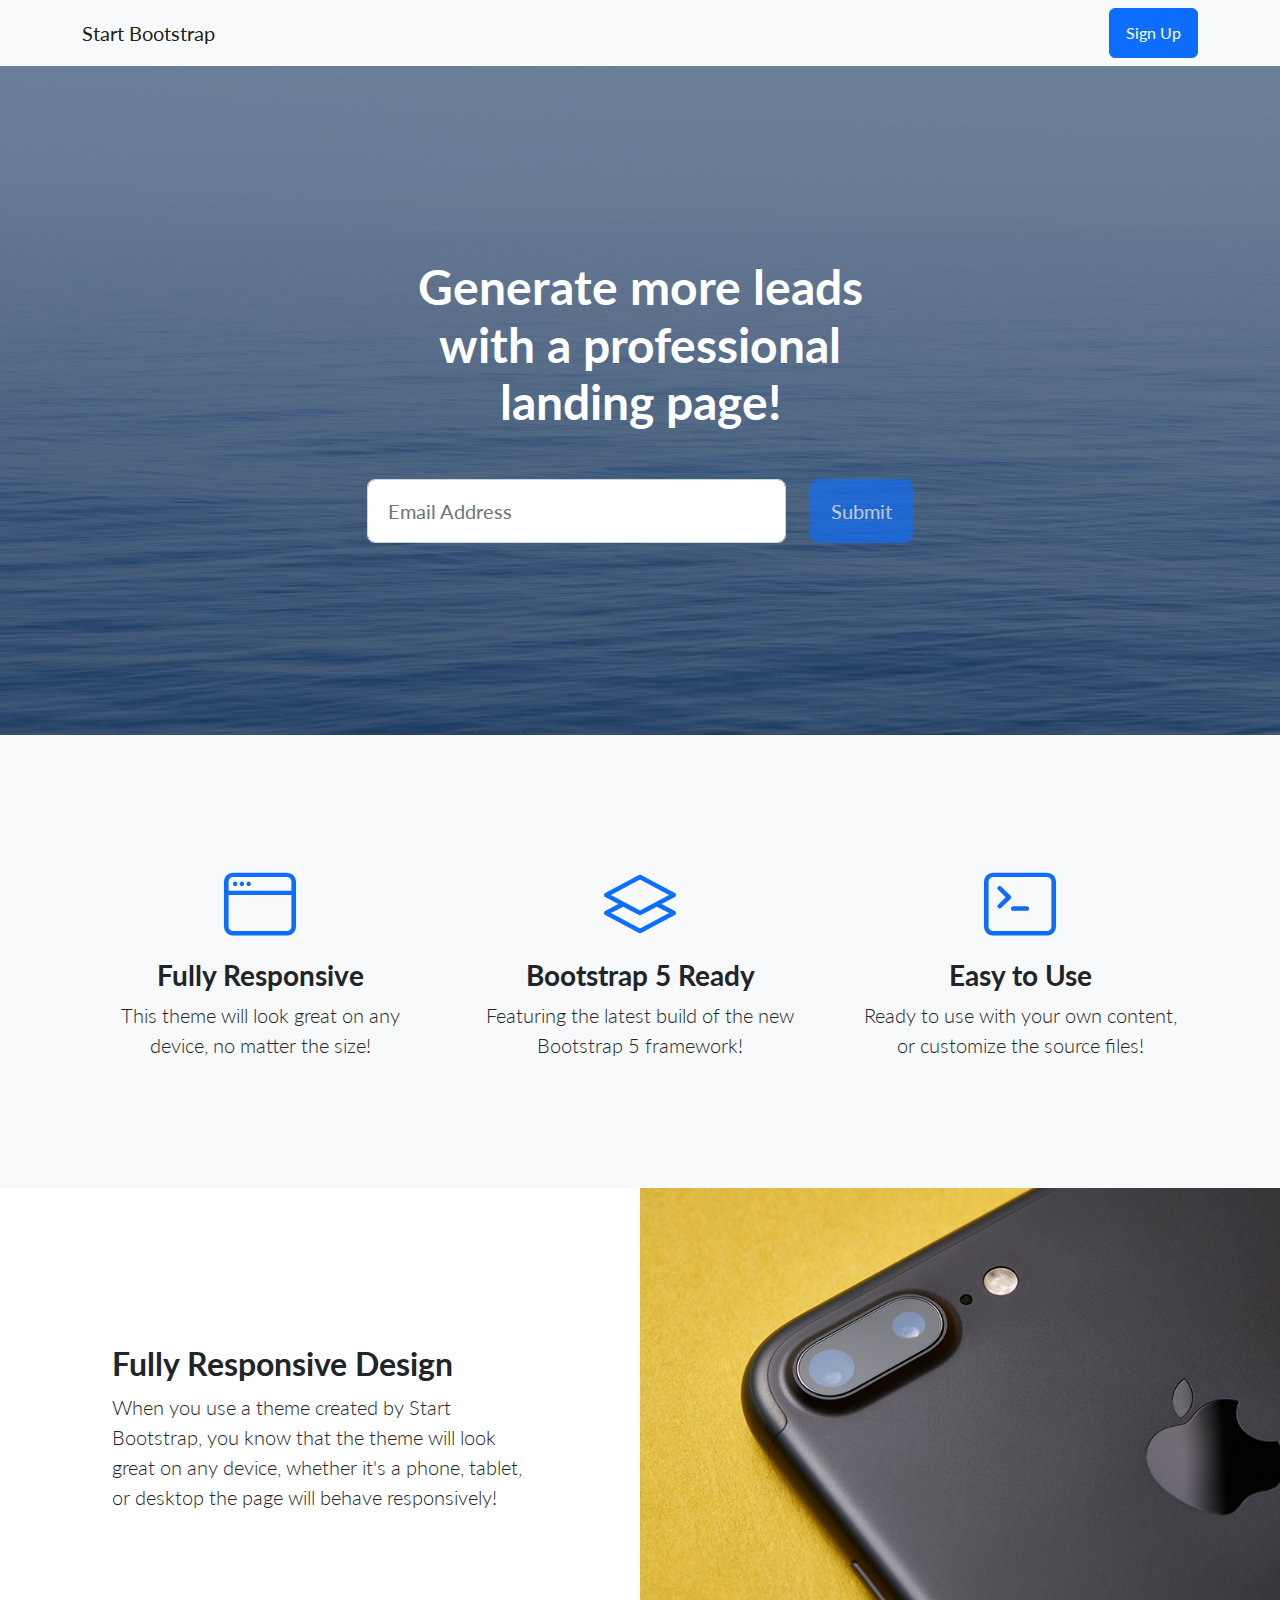
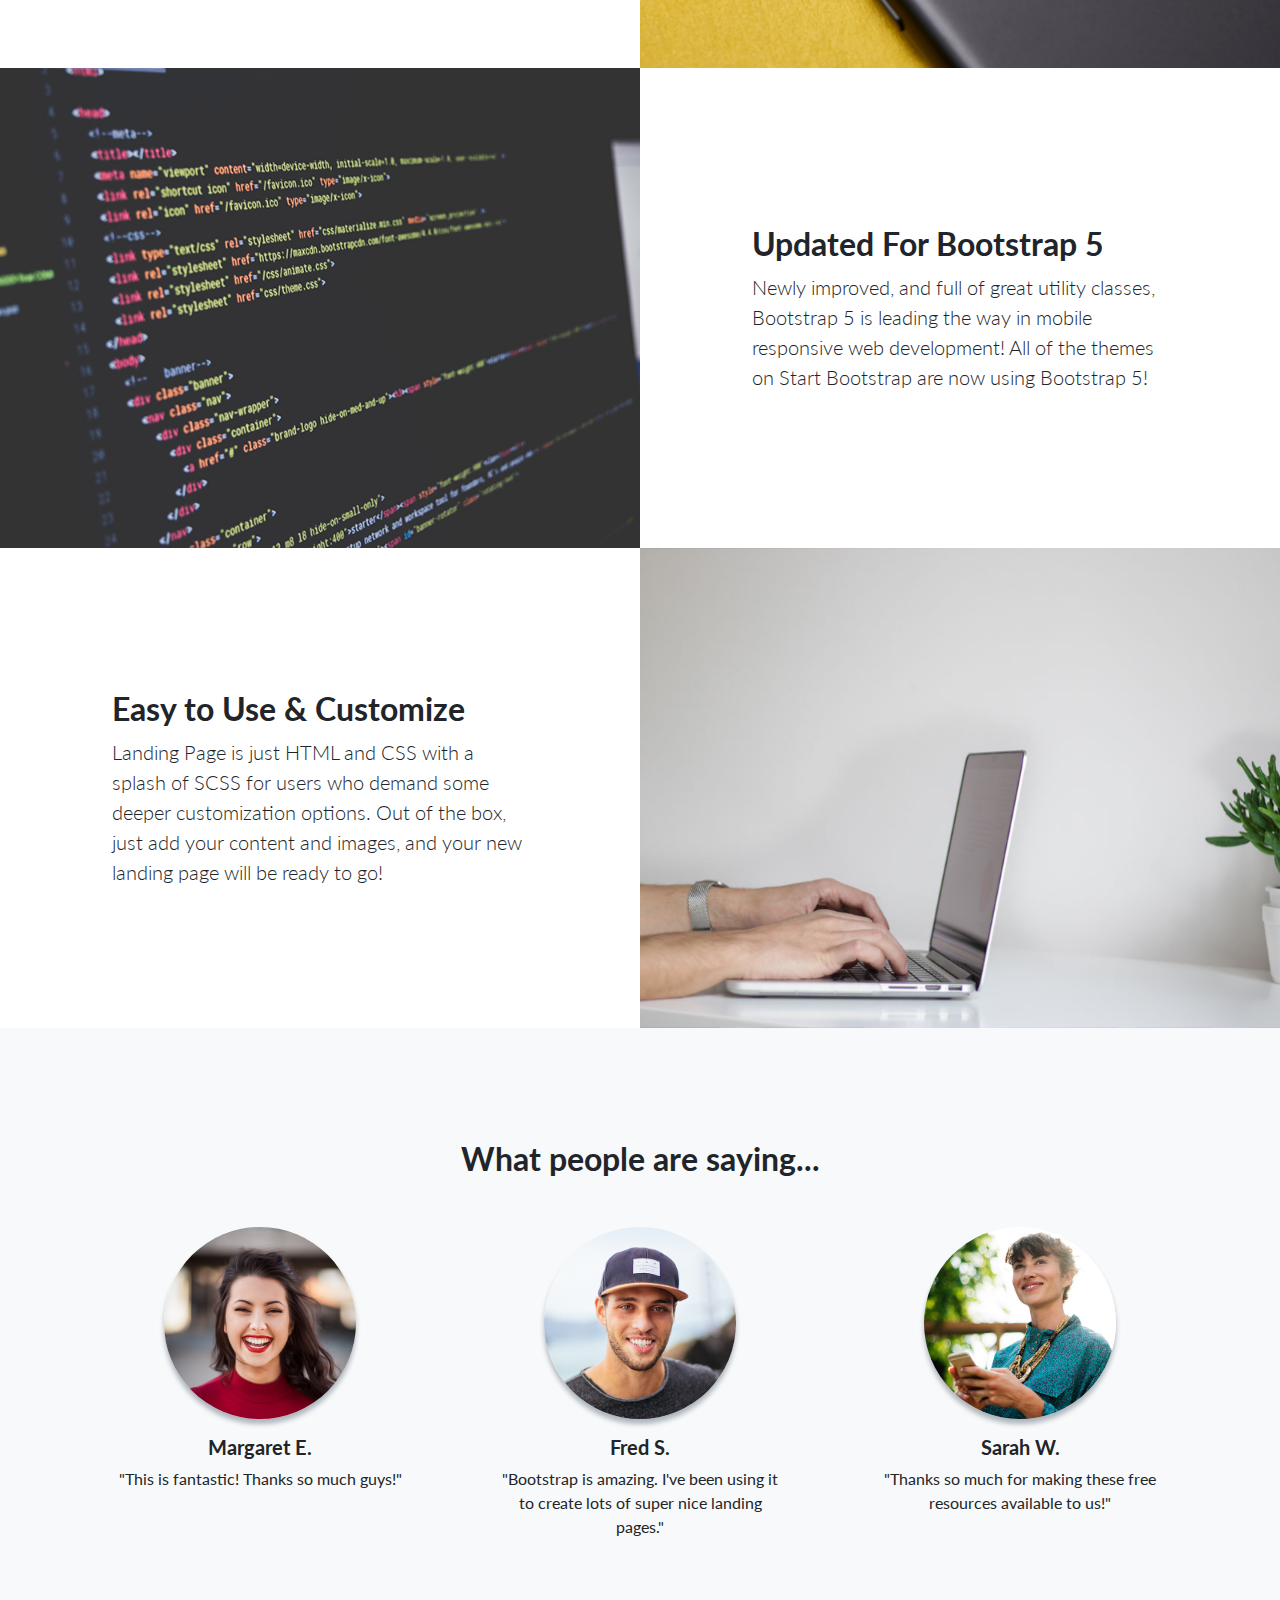
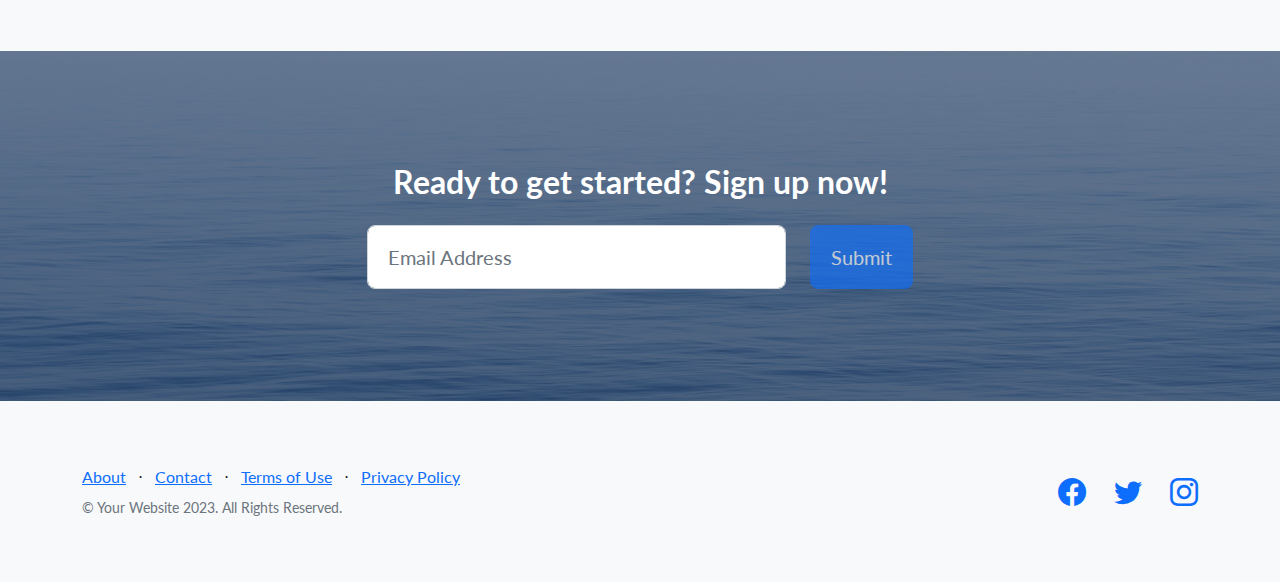
==== index.html @ d84abe30 "just commit" ====
<!DOCTYPE html>
<html lang="en">
    <head>
        <meta charset="utf-8" />
        <meta name="viewport" content="width=device-width, initial-scale=1, shrink-to-fit=no" />
        <meta name="description" content="" />
        <meta name="author" content="" />
        <title>Landing Page - Start Bootstrap Theme</title>
        <!-- Favicon-->
        <link rel="icon" type="image/x-icon" href="assets/favicon.ico" />
        <!-- Bootstrap icons-->
        <link href="https://cdn.jsdelivr.net/npm/bootstrap-icons@1.5.0/font/bootstrap-icons.css" rel="stylesheet" type="text/css" />
        <!-- Google fonts-->
        <link href="https://fonts.googleapis.com/css?family=Lato:300,400,700,300italic,400italic,700italic" rel="stylesheet" type="text/css" />
        <!-- Core theme CSS (includes Bootstrap)-->
        <link href="css/styles.css" rel="stylesheet" />
    </head>
    <body>
        <!-- Navigation-->
        <nav class="navbar navbar-light bg-light static-top">
            <div class="container">
                <a class="navbar-brand" href="#!">Start Bootstrap</a>
                <a class="btn btn-primary" href="#signup">Sign Up</a>
            </div>
        </nav>
        <!-- Masthead-->
        <header class="masthead">
            <div class="container position-relative">
                <div class="row justify-content-center">
                    <div class="col-xl-6">
                        <div class="text-center text-white">
                            <!-- Page heading-->
                            <h1 class="mb-5">Generate more leads with a professional landing page!</h1>
                            <!-- Signup form-->
                            <!-- * * * * * * * * * * * * * * *-->
                            <!-- * * SB Forms Contact Form * *-->
                            <!-- * * * * * * * * * * * * * * *-->
                            <!-- This form is pre-integrated with SB Forms.-->
                            <!-- To make this form functional, sign up at-->
                            <!-- https://startbootstrap.com/solution/contact-forms-->
                            <!-- to get an API token!-->
                            <form class="form-subscribe" id="contactForm" data-sb-form-api-token="API_TOKEN">
                                <!-- Email address input-->
                                <div class="row">
                                    <div class="col">
                                        <input class="form-control form-control-lg" id="emailAddress" type="email" placeholder="Email Address" data-sb-validations="required,email" />
                                        <div class="invalid-feedback text-white" data-sb-feedback="emailAddress:required">Email Address is required.</div>
                                        <div class="invalid-feedback text-white" data-sb-feedback="emailAddress:email">Email Address Email is not valid.</div>
                                    </div>
                                    <div class="col-auto"><button class="btn btn-primary btn-lg disabled" id="submitButton" type="submit">Submit</button></div>
                                </div>
                                <!-- Submit success message-->
                                <!---->
                                <!-- This is what your users will see when the form-->
                                <!-- has successfully submitted-->
                                <div class="d-none" id="submitSuccessMessage">
                                    <div class="text-center mb-3">
                                        <div class="fw-bolder">Form submission successful!</div>
                                        <p>To activate this form, sign up at</p>
                                        <a class="text-white" href="https://startbootstrap.com/solution/contact-forms">https://startbootstrap.com/solution/contact-forms</a>
                                    </div>
                                </div>
                                <!-- Submit error message-->
                                <!---->
                                <!-- This is what your users will see when there is-->
                                <!-- an error submitting the form-->
                                <div class="d-none" id="submitErrorMessage"><div class="text-center text-danger mb-3">Error sending message!</div></div>
                            </form>
                        </div>
                    </div>
                </div>
            </div>
        </header>
        <!-- Icons Grid-->
        <section class="features-icons bg-light text-center">
            <div class="container">
                <div class="row">
                    <div class="col-lg-4">
                        <div class="features-icons-item mx-auto mb-5 mb-lg-0 mb-lg-3">
                            <div class="features-icons-icon d-flex"><i class="bi-window m-auto text-primary"></i></div>
                            <h3>Fully Responsive</h3>
                            <p class="lead mb-0">This theme will look great on any device, no matter the size!</p>
                        </div>
                    </div>
                    <div class="col-lg-4">
                        <div class="features-icons-item mx-auto mb-5 mb-lg-0 mb-lg-3">
                            <div class="features-icons-icon d-flex"><i class="bi-layers m-auto text-primary"></i></div>
                            <h3>Bootstrap 5 Ready</h3>
                            <p class="lead mb-0">Featuring the latest build of the new Bootstrap 5 framework!</p>
                        </div>
                    </div>
                    <div class="col-lg-4">
                        <div class="features-icons-item mx-auto mb-0 mb-lg-3">
                            <div class="features-icons-icon d-flex"><i class="bi-terminal m-auto text-primary"></i></div>
                            <h3>Easy to Use</h3>
                            <p class="lead mb-0">Ready to use with your own content, or customize the source files!</p>
                        </div>
                    </div>
                </div>
            </div>
        </section>
        <!-- Image Showcases-->
        <section class="showcase">
            <div class="container-fluid p-0">
                <div class="row g-0">
                    <div class="col-lg-6 order-lg-2 text-white showcase-img" style="background-image: url('assets/img/bg-showcase-1.jpg')"></div>
                    <div class="col-lg-6 order-lg-1 my-auto showcase-text">
                        <h2>Fully Responsive Design</h2>
                        <p class="lead mb-0">When you use a theme created by Start Bootstrap, you know that the theme will look great on any device, whether it's a phone, tablet, or desktop the page will behave responsively!</p>
                    </div>
                </div>
                <div class="row g-0">
                    <div class="col-lg-6 text-white showcase-img" style="background-image: url('assets/img/bg-showcase-2.jpg')"></div>
                    <div class="col-lg-6 my-auto showcase-text">
                        <h2>Updated For Bootstrap 5</h2>
                        <p class="lead mb-0">Newly improved, and full of great utility classes, Bootstrap 5 is leading the way in mobile responsive web development! All of the themes on Start Bootstrap are now using Bootstrap 5!</p>
                    </div>
                </div>
                <div class="row g-0">
                    <div class="col-lg-6 order-lg-2 text-white showcase-img" style="background-image: url('assets/img/bg-showcase-3.jpg')"></div>
                    <div class="col-lg-6 order-lg-1 my-auto showcase-text">
                        <h2>Easy to Use & Customize</h2>
                        <p class="lead mb-0">Landing Page is just HTML and CSS with a splash of SCSS for users who demand some deeper customization options. Out of the box, just add your content and images, and your new landing page will be ready to go!</p>
                    </div>
                </div>
            </div>
        </section>
        <!-- Testimonials-->
        <section class="testimonials text-center bg-light">
            <div class="container">
                <h2 class="mb-5">What people are saying...</h2>
                <div class="row">
                    <div class="col-lg-4">
                        <div class="testimonial-item mx-auto mb-5 mb-lg-0">
                            <img class="img-fluid rounded-circle mb-3" src="assets/img/testimonials-1.jpg" alt="..." />
                            <h5>Margaret E.</h5>
                            <p class="font-weight-light mb-0">"This is fantastic! Thanks so much guys!"</p>
                        </div>
                    </div>
                    <div class="col-lg-4">
                        <div class="testimonial-item mx-auto mb-5 mb-lg-0">
                            <img class="img-fluid rounded-circle mb-3" src="assets/img/testimonials-2.jpg" alt="..." />
                            <h5>Fred S.</h5>
                            <p class="font-weight-light mb-0">"Bootstrap is amazing. I've been using it to create lots of super nice landing pages."</p>
                        </div>
                    </div>
                    <div class="col-lg-4">
                        <div class="testimonial-item mx-auto mb-5 mb-lg-0">
                            <img class="img-fluid rounded-circle mb-3" src="assets/img/testimonials-3.jpg" alt="..." />
                            <h5>Sarah W.</h5>
                            <p class="font-weight-light mb-0">"Thanks so much for making these free resources available to us!"</p>
                        </div>
                    </div>
                </div>
            </div>
        </section>
        <!-- Call to Action-->
        <section class="call-to-action text-white text-center" id="signup">
            <div class="container position-relative">
                <div class="row justify-content-center">
                    <div class="col-xl-6">
                        <h2 class="mb-4">Ready to get started? Sign up now!</h2>
                        <!-- Signup form-->
                        <!-- * * * * * * * * * * * * * * *-->
                        <!-- * * SB Forms Contact Form * *-->
                        <!-- * * * * * * * * * * * * * * *-->
                        <!-- This form is pre-integrated with SB Forms.-->
                        <!-- To make this form functional, sign up at-->
                        <!-- https://startbootstrap.com/solution/contact-forms-->
                        <!-- to get an API token!-->
                        <form class="form-subscribe" id="contactFormFooter" data-sb-form-api-token="API_TOKEN">
                            <!-- Email address input-->
                            <div class="row">
                                <div class="col">
                                    <input class="form-control form-control-lg" id="emailAddressBelow" type="email" placeholder="Email Address" data-sb-validations="required,email" />
                                    <div class="invalid-feedback text-white" data-sb-feedback="emailAddressBelow:required">Email Address is required.</div>
                                    <div class="invalid-feedback text-white" data-sb-feedback="emailAddressBelow:email">Email Address Email is not valid.</div>
                                </div>
                                <div class="col-auto"><button class="btn btn-primary btn-lg disabled" id="submitButton" type="submit">Submit</button></div>
                            </div>
                            <!-- Submit success message-->
                            <!---->
                            <!-- This is what your users will see when the form-->
                            <!-- has successfully submitted-->
                            <div class="d-none" id="submitSuccessMessage">
                                <div class="text-center mb-3">
                                    <div class="fw-bolder">Form submission successful!</div>
                                    <p>To activate this form, sign up at</p>
                                    <a class="text-white" href="https://startbootstrap.com/solution/contact-forms">https://startbootstrap.com/solution/contact-forms</a>
                                </div>
                            </div>
                            <!-- Submit error message-->
                            <!---->
                            <!-- This is what your users will see when there is-->
                            <!-- an error submitting the form-->
                            <div class="d-none" id="submitErrorMessage"><div class="text-center text-danger mb-3">Error sending message!</div></div>
                        </form>
                    </div>
                </div>
            </div>
        </section>
        <!-- Footer-->
        <footer class="footer bg-light">
            <div class="container">
                <div class="row">
                    <div class="col-lg-6 h-100 text-center text-lg-start my-auto">
                        <ul class="list-inline mb-2">
                            <li class="list-inline-item"><a href="#!">About</a></li>
                            <li class="list-inline-item">⋅</li>
                            <li class="list-inline-item"><a href="#!">Contact</a></li>
                            <li class="list-inline-item">⋅</li>
                            <li class="list-inline-item"><a href="#!">Terms of Use</a></li>
                            <li class="list-inline-item">⋅</li>
                            <li class="list-inline-item"><a href="#!">Privacy Policy</a></li>
                        </ul>
                        <p class="text-muted small mb-4 mb-lg-0">&copy; Your Website 2023. All Rights Reserved.</p>
                    </div>
                    <div class="col-lg-6 h-100 text-center text-lg-end my-auto">
                        <ul class="list-inline mb-0">
                            <li class="list-inline-item me-4">
                                <a href="#!"><i class="bi-facebook fs-3"></i></a>
                            </li>
                            <li class="list-inline-item me-4">
                                <a href="#!"><i class="bi-twitter fs-3"></i></a>
                            </li>
                            <li class="list-inline-item">
                                <a href="#!"><i class="bi-instagram fs-3"></i></a>
                            </li>
                        </ul>
                    </div>
                </div>
            </div>
        </footer>
        <!-- Bootstrap core JS-->
        <script src="https://cdn.jsdelivr.net/npm/bootstrap@5.2.3/dist/js/bootstrap.bundle.min.js"></script>
        <!-- Core theme JS-->
        <script src="js/scripts.js"></script>
        <!-- * * * * * * * * * * * * * * * * * * * * * * * * * * * * * * * * * * * * * * * *-->
        <!-- * *                               SB Forms JS                               * *-->
        <!-- * * Activate your form at https://startbootstrap.com/solution/contact-forms * *-->
        <!-- * * * * * * * * * * * * * * * * * * * * * * * * * * * * * * * * * * * * * * * *-->
        <script src="https://cdn.startbootstrap.com/sb-forms-latest.js"></script>
    </body>
</html>
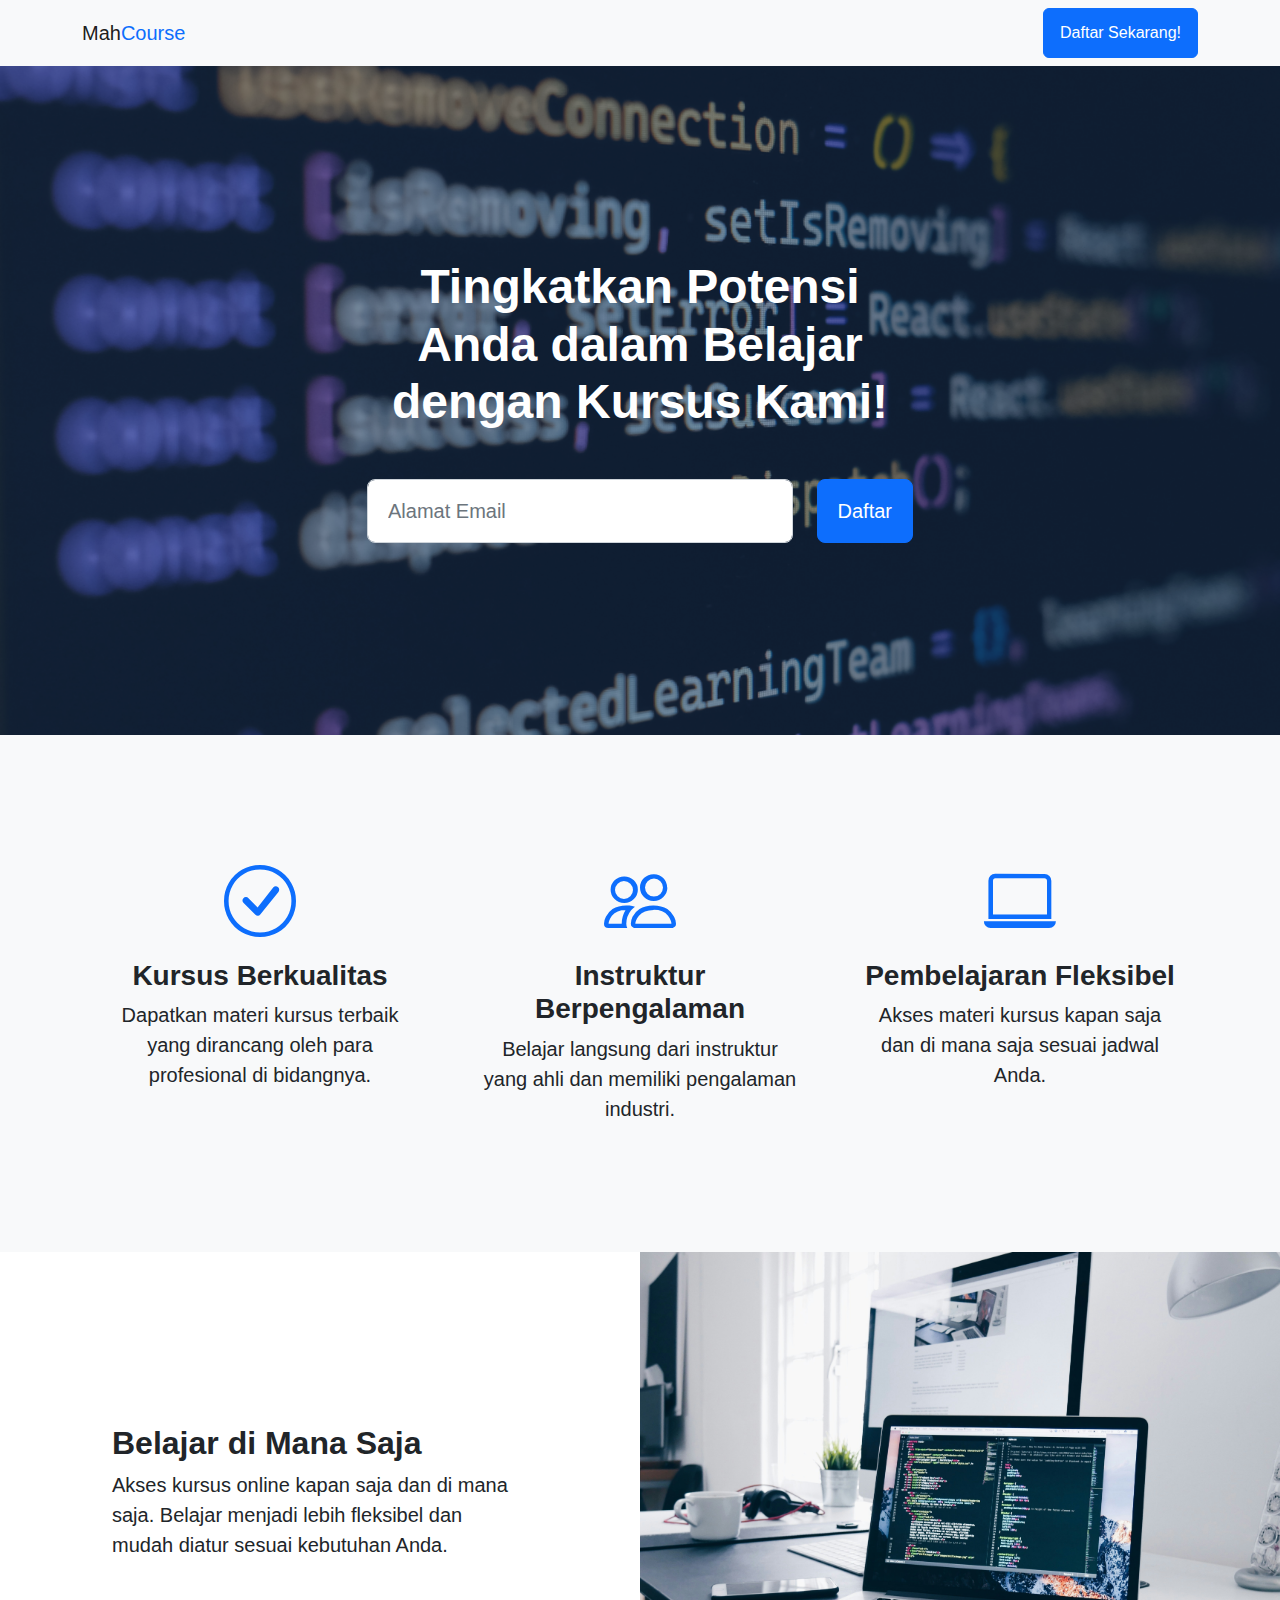
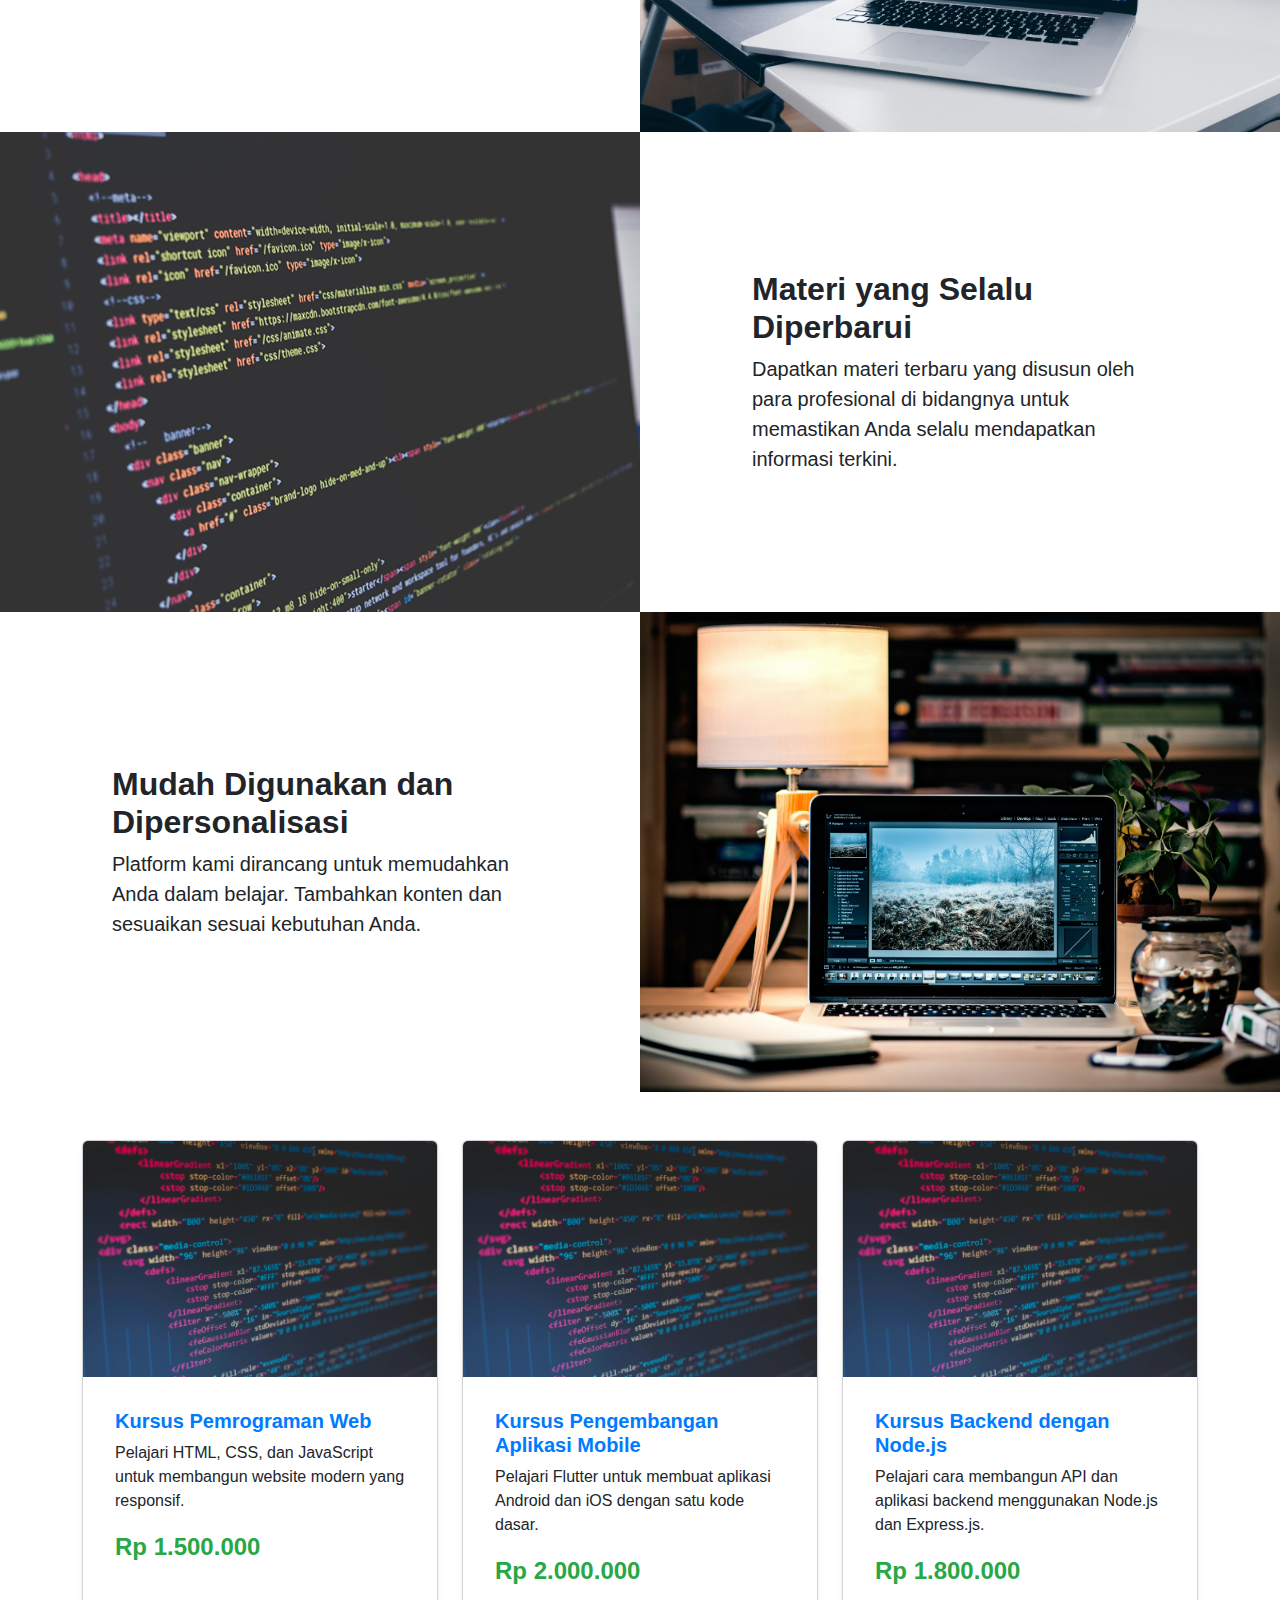
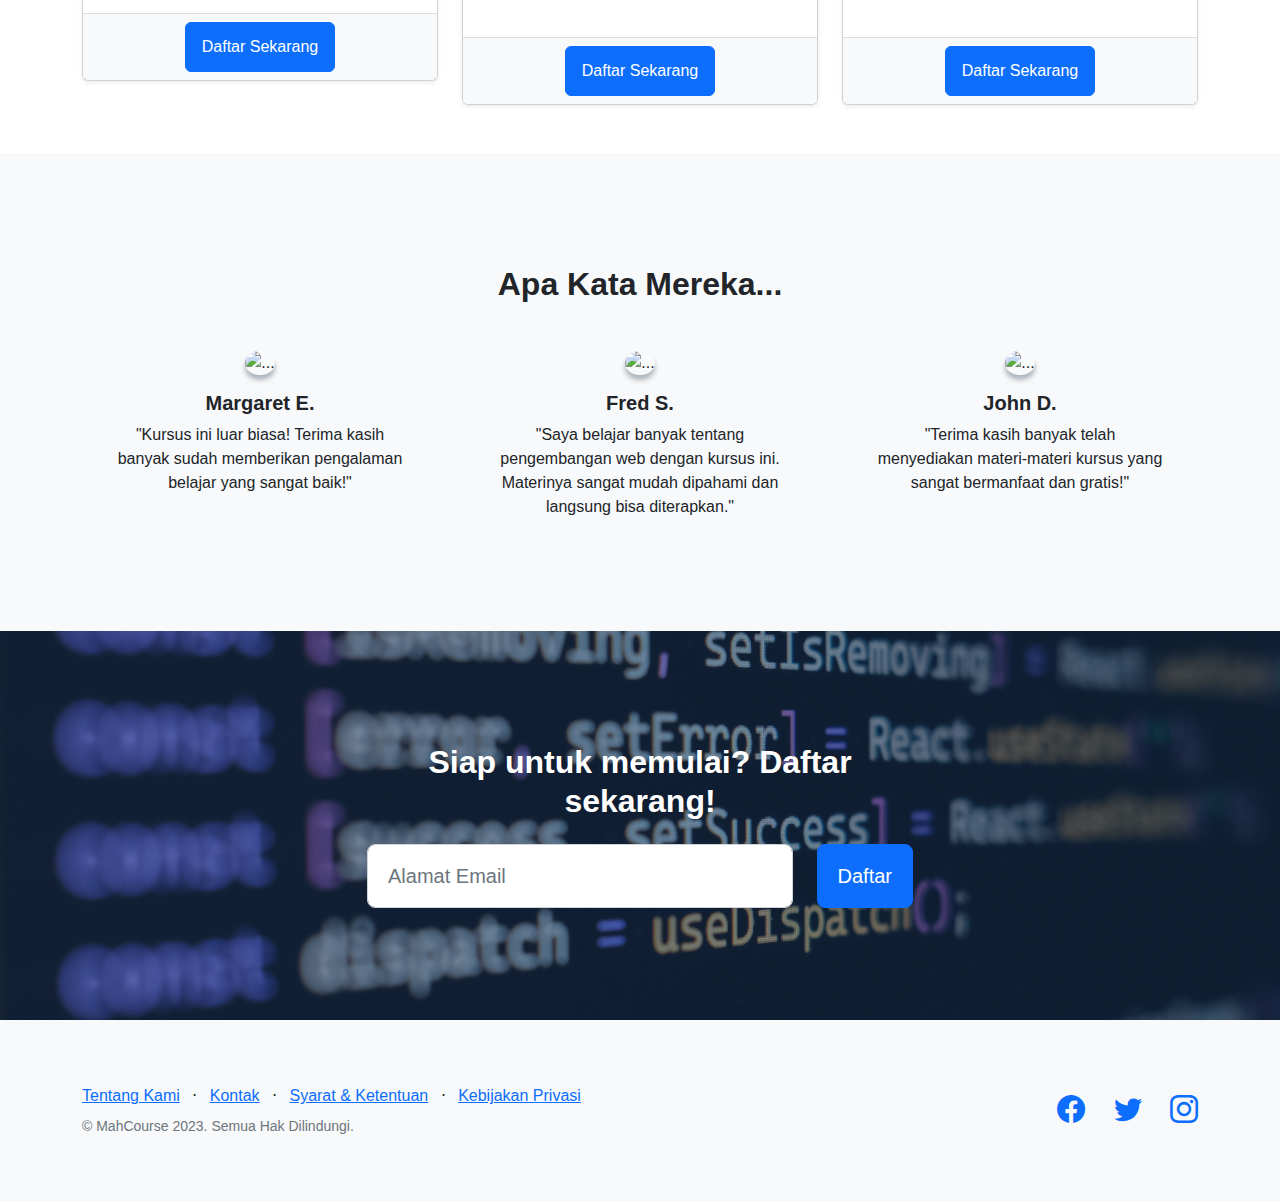
==== commit a0bb209a: "completed" ====
--- a/index.html
+++ b/index.html
@@ -1,244 +1,74 @@
 <!DOCTYPE html>
 <html lang="en">
-    <head>
-        <meta charset="utf-8" />
-        <meta name="viewport" content="width=device-width, initial-scale=1, shrink-to-fit=no" />
-        <meta name="description" content="" />
-        <meta name="author" content="" />
-        <title>Landing Page - Start Bootstrap Theme</title>
-        <!-- Favicon-->
-        <link rel="icon" type="image/x-icon" href="assets/favicon.ico" />
-        <!-- Bootstrap icons-->
-        <link href="https://cdn.jsdelivr.net/npm/bootstrap-icons@1.5.0/font/bootstrap-icons.css" rel="stylesheet" type="text/css" />
-        <!-- Google fonts-->
-        <link href="https://fonts.googleapis.com/css?family=Lato:300,400,700,300italic,400italic,700italic" rel="stylesheet" type="text/css" />
-        <!-- Core theme CSS (includes Bootstrap)-->
-        <link href="css/styles.css" rel="stylesheet" />
-    </head>
-    <body>
-        <!-- Navigation-->
-        <nav class="navbar navbar-light bg-light static-top">
-            <div class="container">
-                <a class="navbar-brand" href="#!">Start Bootstrap</a>
-                <a class="btn btn-primary" href="#signup">Sign Up</a>
-            </div>
-        </nav>
-        <!-- Masthead-->
-        <header class="masthead">
-            <div class="container position-relative">
-                <div class="row justify-content-center">
-                    <div class="col-xl-6">
-                        <div class="text-center text-white">
-                            <!-- Page heading-->
-                            <h1 class="mb-5">Generate more leads with a professional landing page!</h1>
-                            <!-- Signup form-->
-                            <!-- * * * * * * * * * * * * * * *-->
-                            <!-- * * SB Forms Contact Form * *-->
-                            <!-- * * * * * * * * * * * * * * *-->
-                            <!-- This form is pre-integrated with SB Forms.-->
-                            <!-- To make this form functional, sign up at-->
-                            <!-- https://startbootstrap.com/solution/contact-forms-->
-                            <!-- to get an API token!-->
-                            <form class="form-subscribe" id="contactForm" data-sb-form-api-token="API_TOKEN">
-                                <!-- Email address input-->
-                                <div class="row">
-                                    <div class="col">
-                                        <input class="form-control form-control-lg" id="emailAddress" type="email" placeholder="Email Address" data-sb-validations="required,email" />
-                                        <div class="invalid-feedback text-white" data-sb-feedback="emailAddress:required">Email Address is required.</div>
-                                        <div class="invalid-feedback text-white" data-sb-feedback="emailAddress:email">Email Address Email is not valid.</div>
-                                    </div>
-                                    <div class="col-auto"><button class="btn btn-primary btn-lg disabled" id="submitButton" type="submit">Submit</button></div>
-                                </div>
-                                <!-- Submit success message-->
-                                <!---->
-                                <!-- This is what your users will see when the form-->
-                                <!-- has successfully submitted-->
-                                <div class="d-none" id="submitSuccessMessage">
-                                    <div class="text-center mb-3">
-                                        <div class="fw-bolder">Form submission successful!</div>
-                                        <p>To activate this form, sign up at</p>
-                                        <a class="text-white" href="https://startbootstrap.com/solution/contact-forms">https://startbootstrap.com/solution/contact-forms</a>
-                                    </div>
-                                </div>
-                                <!-- Submit error message-->
-                                <!---->
-                                <!-- This is what your users will see when there is-->
-                                <!-- an error submitting the form-->
-                                <div class="d-none" id="submitErrorMessage"><div class="text-center text-danger mb-3">Error sending message!</div></div>
-                            </form>
-                        </div>
-                    </div>
-                </div>
-            </div>
-        </header>
-        <!-- Icons Grid-->
-        <section class="features-icons bg-light text-center">
-            <div class="container">
-                <div class="row">
-                    <div class="col-lg-4">
-                        <div class="features-icons-item mx-auto mb-5 mb-lg-0 mb-lg-3">
-                            <div class="features-icons-icon d-flex"><i class="bi-window m-auto text-primary"></i></div>
-                            <h3>Fully Responsive</h3>
-                            <p class="lead mb-0">This theme will look great on any device, no matter the size!</p>
-                        </div>
-                    </div>
-                    <div class="col-lg-4">
-                        <div class="features-icons-item mx-auto mb-5 mb-lg-0 mb-lg-3">
-                            <div class="features-icons-icon d-flex"><i class="bi-layers m-auto text-primary"></i></div>
-                            <h3>Bootstrap 5 Ready</h3>
-                            <p class="lead mb-0">Featuring the latest build of the new Bootstrap 5 framework!</p>
-                        </div>
-                    </div>
-                    <div class="col-lg-4">
-                        <div class="features-icons-item mx-auto mb-0 mb-lg-3">
-                            <div class="features-icons-icon d-flex"><i class="bi-terminal m-auto text-primary"></i></div>
-                            <h3>Easy to Use</h3>
-                            <p class="lead mb-0">Ready to use with your own content, or customize the source files!</p>
-                        </div>
-                    </div>
-                </div>
-            </div>
-        </section>
-        <!-- Image Showcases-->
-        <section class="showcase">
-            <div class="container-fluid p-0">
-                <div class="row g-0">
-                    <div class="col-lg-6 order-lg-2 text-white showcase-img" style="background-image: url('assets/img/bg-showcase-1.jpg')"></div>
-                    <div class="col-lg-6 order-lg-1 my-auto showcase-text">
-                        <h2>Fully Responsive Design</h2>
-                        <p class="lead mb-0">When you use a theme created by Start Bootstrap, you know that the theme will look great on any device, whether it's a phone, tablet, or desktop the page will behave responsively!</p>
-                    </div>
-                </div>
-                <div class="row g-0">
-                    <div class="col-lg-6 text-white showcase-img" style="background-image: url('assets/img/bg-showcase-2.jpg')"></div>
-                    <div class="col-lg-6 my-auto showcase-text">
-                        <h2>Updated For Bootstrap 5</h2>
-                        <p class="lead mb-0">Newly improved, and full of great utility classes, Bootstrap 5 is leading the way in mobile responsive web development! All of the themes on Start Bootstrap are now using Bootstrap 5!</p>
-                    </div>
-                </div>
-                <div class="row g-0">
-                    <div class="col-lg-6 order-lg-2 text-white showcase-img" style="background-image: url('assets/img/bg-showcase-3.jpg')"></div>
-                    <div class="col-lg-6 order-lg-1 my-auto showcase-text">
-                        <h2>Easy to Use & Customize</h2>
-                        <p class="lead mb-0">Landing Page is just HTML and CSS with a splash of SCSS for users who demand some deeper customization options. Out of the box, just add your content and images, and your new landing page will be ready to go!</p>
-                    </div>
-                </div>
-            </div>
-        </section>
-        <!-- Testimonials-->
-        <section class="testimonials text-center bg-light">
-            <div class="container">
-                <h2 class="mb-5">What people are saying...</h2>
-                <div class="row">
-                    <div class="col-lg-4">
-                        <div class="testimonial-item mx-auto mb-5 mb-lg-0">
-                            <img class="img-fluid rounded-circle mb-3" src="assets/img/testimonials-1.jpg" alt="..." />
-                            <h5>Margaret E.</h5>
-                            <p class="font-weight-light mb-0">"This is fantastic! Thanks so much guys!"</p>
-                        </div>
-                    </div>
-                    <div class="col-lg-4">
-                        <div class="testimonial-item mx-auto mb-5 mb-lg-0">
-                            <img class="img-fluid rounded-circle mb-3" src="assets/img/testimonials-2.jpg" alt="..." />
-                            <h5>Fred S.</h5>
-                            <p class="font-weight-light mb-0">"Bootstrap is amazing. I've been using it to create lots of super nice landing pages."</p>
-                        </div>
-                    </div>
-                    <div class="col-lg-4">
-                        <div class="testimonial-item mx-auto mb-5 mb-lg-0">
-                            <img class="img-fluid rounded-circle mb-3" src="assets/img/testimonials-3.jpg" alt="..." />
-                            <h5>Sarah W.</h5>
-                            <p class="font-weight-light mb-0">"Thanks so much for making these free resources available to us!"</p>
-                        </div>
-                    </div>
-                </div>
-            </div>
-        </section>
-        <!-- Call to Action-->
-        <section class="call-to-action text-white text-center" id="signup">
-            <div class="container position-relative">
-                <div class="row justify-content-center">
-                    <div class="col-xl-6">
-                        <h2 class="mb-4">Ready to get started? Sign up now!</h2>
-                        <!-- Signup form-->
-                        <!-- * * * * * * * * * * * * * * *-->
-                        <!-- * * SB Forms Contact Form * *-->
-                        <!-- * * * * * * * * * * * * * * *-->
-                        <!-- This form is pre-integrated with SB Forms.-->
-                        <!-- To make this form functional, sign up at-->
-                        <!-- https://startbootstrap.com/solution/contact-forms-->
-                        <!-- to get an API token!-->
-                        <form class="form-subscribe" id="contactFormFooter" data-sb-form-api-token="API_TOKEN">
-                            <!-- Email address input-->
-                            <div class="row">
-                                <div class="col">
-                                    <input class="form-control form-control-lg" id="emailAddressBelow" type="email" placeholder="Email Address" data-sb-validations="required,email" />
-                                    <div class="invalid-feedback text-white" data-sb-feedback="emailAddressBelow:required">Email Address is required.</div>
-                                    <div class="invalid-feedback text-white" data-sb-feedback="emailAddressBelow:email">Email Address Email is not valid.</div>
-                                </div>
-                                <div class="col-auto"><button class="btn btn-primary btn-lg disabled" id="submitButton" type="submit">Submit</button></div>
-                            </div>
-                            <!-- Submit success message-->
-                            <!---->
-                            <!-- This is what your users will see when the form-->
-                            <!-- has successfully submitted-->
-                            <div class="d-none" id="submitSuccessMessage">
-                                <div class="text-center mb-3">
-                                    <div class="fw-bolder">Form submission successful!</div>
-                                    <p>To activate this form, sign up at</p>
-                                    <a class="text-white" href="https://startbootstrap.com/solution/contact-forms">https://startbootstrap.com/solution/contact-forms</a>
-                                </div>
-                            </div>
-                            <!-- Submit error message-->
-                            <!---->
-                            <!-- This is what your users will see when there is-->
-                            <!-- an error submitting the form-->
-                            <div class="d-none" id="submitErrorMessage"><div class="text-center text-danger mb-3">Error sending message!</div></div>
-                        </form>
-                    </div>
-                </div>
-            </div>
-        </section>
-        <!-- Footer-->
-        <footer class="footer bg-light">
-            <div class="container">
-                <div class="row">
-                    <div class="col-lg-6 h-100 text-center text-lg-start my-auto">
-                        <ul class="list-inline mb-2">
-                            <li class="list-inline-item"><a href="#!">About</a></li>
-                            <li class="list-inline-item">⋅</li>
-                            <li class="list-inline-item"><a href="#!">Contact</a></li>
-                            <li class="list-inline-item">⋅</li>
-                            <li class="list-inline-item"><a href="#!">Terms of Use</a></li>
-                            <li class="list-inline-item">⋅</li>
-                            <li class="list-inline-item"><a href="#!">Privacy Policy</a></li>
-                        </ul>
-                        <p class="text-muted small mb-4 mb-lg-0">&copy; Your Website 2023. All Rights Reserved.</p>
-                    </div>
-                    <div class="col-lg-6 h-100 text-center text-lg-end my-auto">
-                        <ul class="list-inline mb-0">
-                            <li class="list-inline-item me-4">
-                                <a href="#!"><i class="bi-facebook fs-3"></i></a>
-                            </li>
-                            <li class="list-inline-item me-4">
-                                <a href="#!"><i class="bi-twitter fs-3"></i></a>
-                            </li>
-                            <li class="list-inline-item">
-                                <a href="#!"><i class="bi-instagram fs-3"></i></a>
-                            </li>
-                        </ul>
-                    </div>
-                </div>
-            </div>
-        </footer>
-        <!-- Bootstrap core JS-->
-        <script src="https://cdn.jsdelivr.net/npm/bootstrap@5.2.3/dist/js/bootstrap.bundle.min.js"></script>
-        <!-- Core theme JS-->
-        <script src="js/scripts.js"></script>
-        <!-- * * * * * * * * * * * * * * * * * * * * * * * * * * * * * * * * * * * * * * * *-->
-        <!-- * *                               SB Forms JS                               * *-->
-        <!-- * * Activate your form at https://startbootstrap.com/solution/contact-forms * *-->
-        <!-- * * * * * * * * * * * * * * * * * * * * * * * * * * * * * * * * * * * * * * * *-->
-        <script src="https://cdn.startbootstrap.com/sb-forms-latest.js"></script>
-    </body>
+  <head>
+    <!-- Mengatur karakter encoding untuk mendukung karakter khusus -->
+    <meta charset="utf-8" />
+
+    <!-- Mengatur viewport agar halaman responsif pada perangkat berbeda -->
+    <meta
+      name="viewport"
+      content="width=device-width, initial-scale=1, shrink-to-fit=no"
+    />
+
+    <!-- Deskripsi dan informasi penulis untuk SEO -->
+    <meta
+      name="description"
+      content="Mah Course is part of MahCode, responsible for providing a high quality learning experience."
+    />
+    <meta name="author" content="Sajudin Ma'ruf" />
+
+    <!-- Judul halaman yang muncul di tab browser -->
+    <title>Landing Page - Start Bootstrap Theme</title>
+
+    <!-- Favicon untuk ikon tab browser -->
+    <link rel="icon" type="image/x-icon" href="assets/favicon.ico" />
+
+    <!-- Bootstrap icons untuk ikon siap pakai -->
+    <link
+      href="https://cdn.jsdelivr.net/npm/bootstrap-icons@1.5.0/font/bootstrap-icons.css"
+      rel="stylesheet"
+      type="text/css"
+    />
+
+    <!-- Google Fonts untuk font khusus -->
+    <link
+      href="https://fonts.googleapis.com/css2?family=Poppins:ital,wght@0,100;0,200;0,300;0,400;0,500;0,600;0,700;0,800;0,900;1,100;1,200;1,300;1,400;1,500;1,600;1,700;1,800;1,900&display=swap"
+      rel="stylesheet"
+      type="text/css"
+    />
+
+    <!-- File CSS khusus untuk mengatur tampilan halaman -->
+    <link href="css/styles.css" rel="stylesheet" />
+  </head>
+  <body>
+    <!-- Bagian navigasi yang akan dimuat secara dinamis -->
+    <div id="navbar-section"></div>
+
+    <!-- Bagian header utama yang akan dimuat secara dinamis -->
+    <div id="header-section"></div>
+
+    <!-- Bagian fitur yang menampilkan fitur utama situs -->
+    <div id="features-section"></div>
+
+    <!-- Bagian showcase untuk menampilkan gambar dan teks promosi -->
+    <div id="showcase-section"></div>
+
+    <!-- Bagian paket kursus -->
+    <div id="course-package"></div>
+
+    <!-- Bagian testimoni dari pengguna atau klien -->
+    <div id="testimonials-section"></div>
+
+    <!-- Bagian ajakan bertindak atau Call to Action -->
+    <div id="cta-section"></div>
+
+    <!-- Bagian footer yang menampilkan informasi hak cipta dan tautan sosial -->
+    <div id="footer-section"></div>
+
+    <!-- File JavaScript inti Bootstrap -->
+    <script src="https://cdn.jsdelivr.net/npm/bootstrap@5.2.3/dist/js/bootstrap.bundle.min.js"></script>
+
+    <!-- File JavaScript khusus untuk mengatur interaktivitas halaman -->
+    <script src="js/scripts.js"></script>
+  </body>
 </html>
